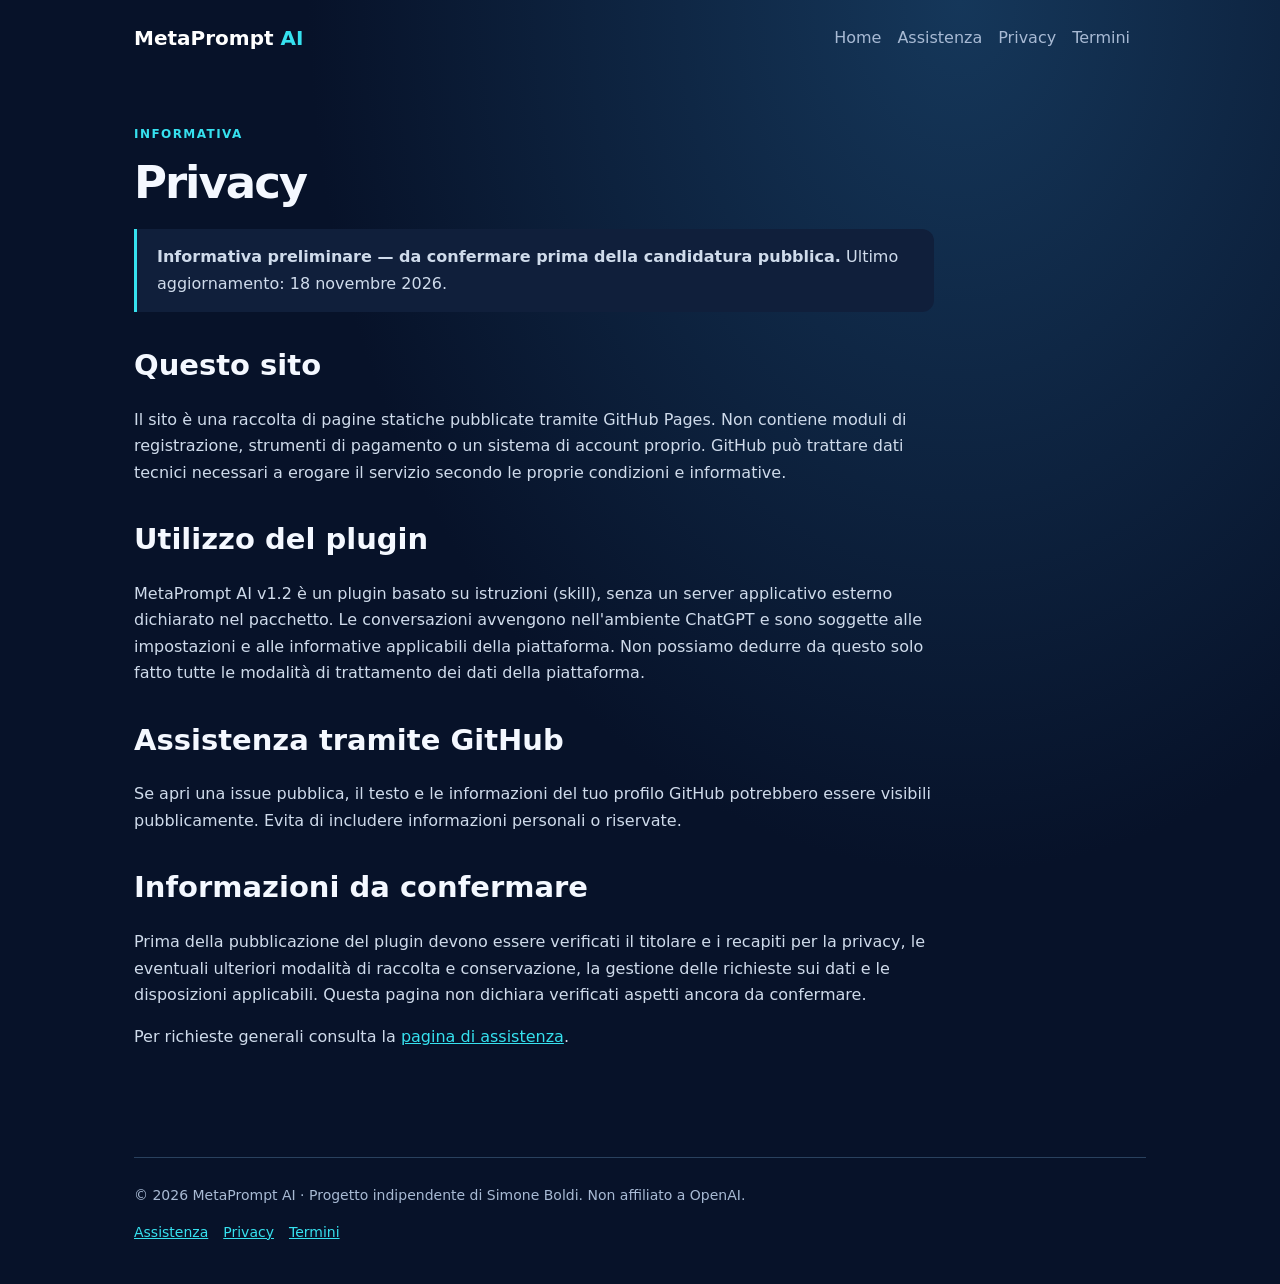
==== privacy.html @ a02f4d8f "Add MetaPrompt AI public website: privacy.html" ====
<!doctype html><html lang="it"><head><meta charset="utf-8"><meta name="viewport" content="width=device-width,initial-scale=1"><meta name="description" content="Informazioni sulla privacy di MetaPrompt AI e del sito informativo."><title>Privacy | MetaPrompt AI</title><link rel="stylesheet" href="style.css"><link rel="icon" href="icon.svg" type="image/svg+xml"></head><body><div class="wrap"><header class="nav"><a class="brand" href="index.html">MetaPrompt <span>AI</span></a><nav aria-label="Navigazione"><a href="index.html">Home</a><a href="support.html">Assistenza</a><a href="privacy.html">Privacy</a><a href="terms.html">Termini</a></nav></header><main class="content"><div class="eyebrow">Informativa</div><h1>Privacy</h1><p class="note"><strong>Informativa preliminare — da confermare prima della candidatura pubblica.</strong> Ultimo aggiornamento: 18 novembre 2026.</p><h2>Questo sito</h2><p>Il sito è una raccolta di pagine statiche pubblicate tramite GitHub Pages. Non contiene moduli di registrazione, strumenti di pagamento o un sistema di account proprio. GitHub può trattare dati tecnici necessari a erogare il servizio secondo le proprie condizioni e informative.</p><h2>Utilizzo del plugin</h2><p>MetaPrompt AI v1.2 è un plugin basato su istruzioni (skill), senza un server applicativo esterno dichiarato nel pacchetto. Le conversazioni avvengono nell'ambiente ChatGPT e sono soggette alle impostazioni e alle informative applicabili della piattaforma. Non possiamo dedurre da questo solo fatto tutte le modalità di trattamento dei dati della piattaforma.</p><h2>Assistenza tramite GitHub</h2><p>Se apri una issue pubblica, il testo e le informazioni del tuo profilo GitHub potrebbero essere visibili pubblicamente. Evita di includere informazioni personali o riservate.</p><h2>Informazioni da confermare</h2><p>Prima della pubblicazione del plugin devono essere verificati il titolare e i recapiti per la privacy, le eventuali ulteriori modalità di raccolta e conservazione, la gestione delle richieste sui dati e le disposizioni applicabili. Questa pagina non dichiara verificati aspetti ancora da confermare.</p><p>Per richieste generali consulta la <a href="support.html">pagina di assistenza</a>.</p></main><footer><span>© 2026 MetaPrompt AI · Progetto indipendente di Simone Boldi. Non affiliato a OpenAI.</span><p><a href="support.html">Assistenza</a><a href="privacy.html">Privacy</a><a href="terms.html">Termini</a></p></footer></div></body></html>
---- style.css ----
:root{color-scheme:dark;--bg:#071229;--panel:#101f3b;--ink:#f4f8ff;--muted:#a8bad4;--accent:#36e1ef;--line:#29415e}*{box-sizing:border-box}body{margin:0;background:radial-gradient(ellipse at 75% 0%,#15375a 0%,var(--bg) 48%);color:var(--ink);font:16px/1.65 system-ui,-apple-system,Segoe UI,sans-serif}a{color:var(--accent)}.wrap{max-width:1060px;margin:auto;padding:0 24px}.nav{display:flex;align-items:center;justify-content:space-between;gap:16px;padding:22px 0;flex-wrap:wrap}.nav a{margin-right:16px;text-decoration:none;color:var(--muted)}.brand{font-weight:800;font-size:20px;color:white!important}.brand span{color:var(--accent)}.hero{padding:85px 0 65px}.eyebrow{color:var(--accent);font-weight:700;letter-spacing:.12em;text-transform:uppercase;font-size:12px}h1{font-size:clamp(40px,7vw,72px);line-height:1.08;letter-spacing:-.045em;max-width:820px;margin:14px 0 22px}h2{font-size:29px;line-height:1.2}h3{font-size:19px;margin-top:0}.lead{font-size:20px;color:var(--muted);max-width:740px}.button{display:inline-block;background:var(--accent);color:#031425!important;border-radius:12px;padding:13px 20px;font-weight:750;text-decoration:none;margin:12px 12px 12px 0}.button.secondary{background:transparent;color:var(--ink)!important;border:1px solid var(--line)}.grid{display:grid;grid-template-columns:repeat(auto-fit,minmax(235px,1fr));gap:16px;margin:28px 0 64px}.card{background:linear-gradient(150deg,#142849,#0c1a32);border:1px solid var(--line);border-radius:18px;padding:25px}.card p,.muted{color:var(--muted)}.section{padding:24px 0 50px}.content{max-width:800px;padding:48px 0 90px}.content h1{font-size:45px}.content h2{margin-top:36px}.content p,.content li{color:#cfdbeb}footer{border-top:1px solid var(--line);padding:26px 0;color:var(--muted);font-size:14px}footer a{margin-right:15px}.note{border-left:3px solid var(--accent);background:var(--panel);padding:15px 20px;border-radius:0 12px 12px 0}@media(max-width:600px){.hero{padding-top:42px}.nav{align-items:flex-start}}
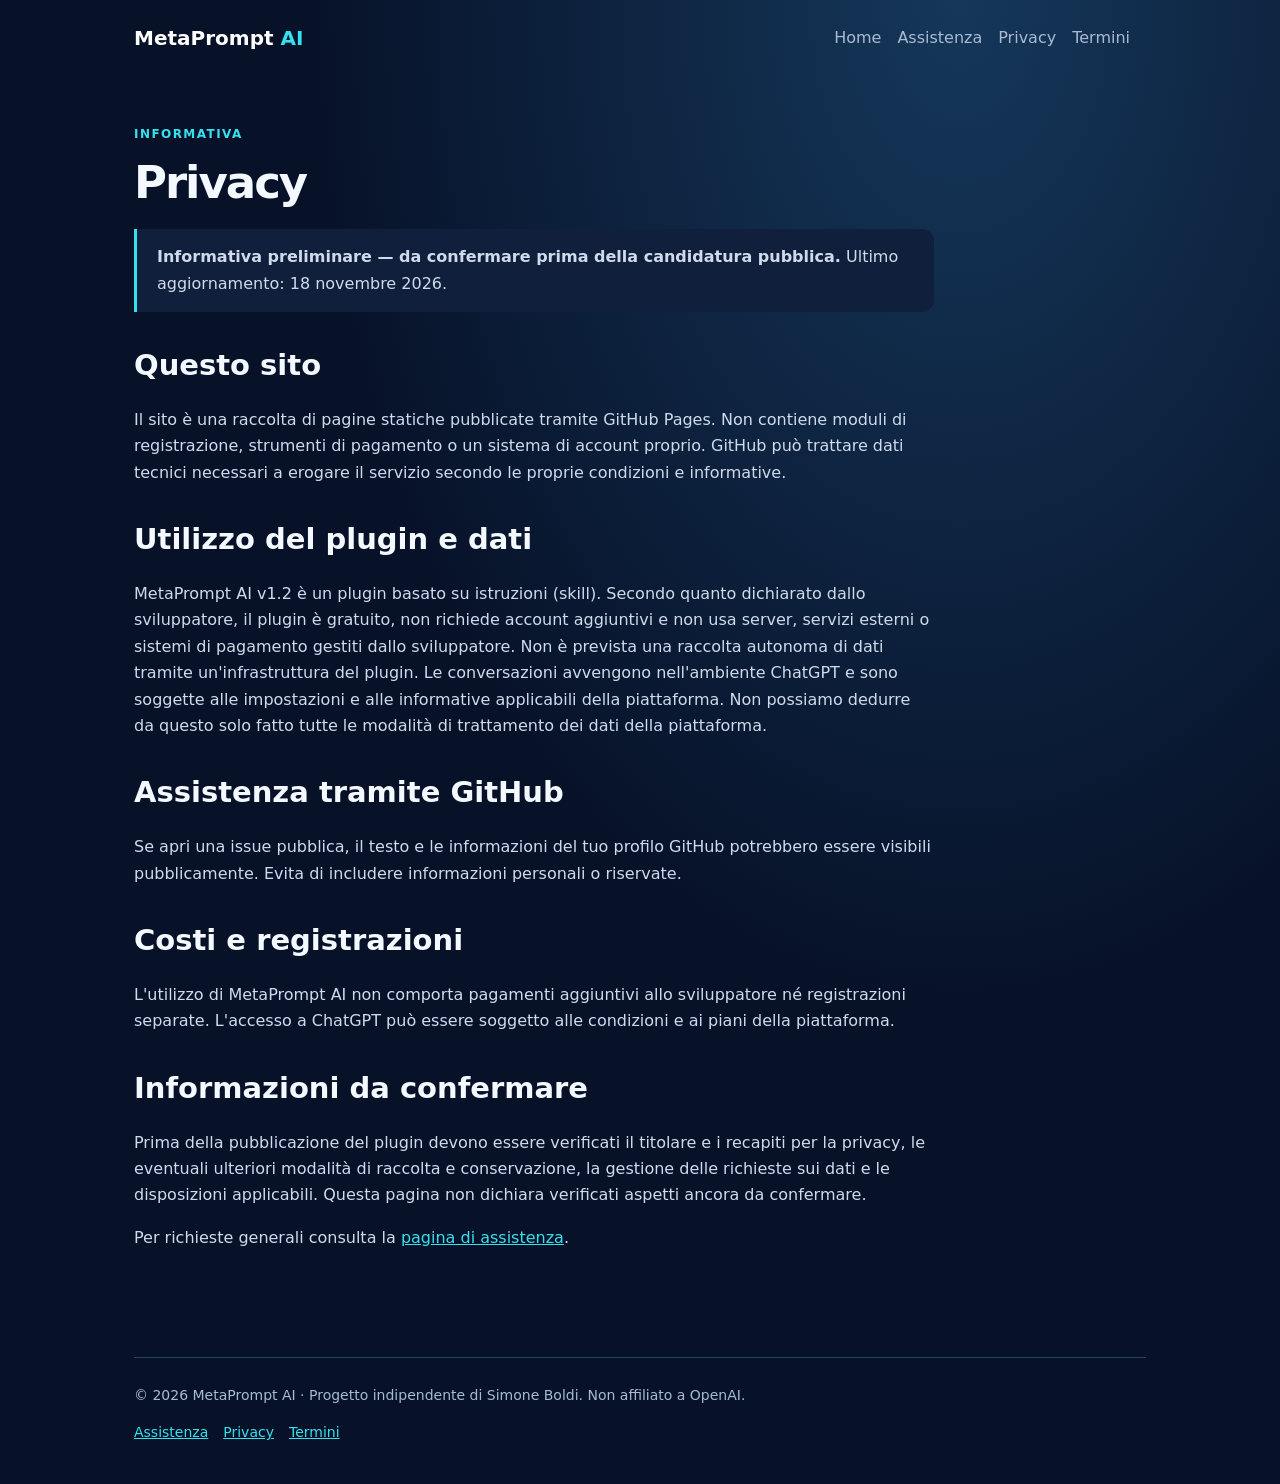
==== commit c461fdd3: "Document confirmed free and no external-service model" ====
--- a/privacy.html
+++ b/privacy.html
@@ -1 +1 @@
-<!doctype html><html lang="it"><head><meta charset="utf-8"><meta name="viewport" content="width=device-width,initial-scale=1"><meta name="description" content="Informazioni sulla privacy di MetaPrompt AI e del sito informativo."><title>Privacy | MetaPrompt AI</title><link rel="stylesheet" href="style.css"><link rel="icon" href="icon.svg" type="image/svg+xml"></head><body><div class="wrap"><header class="nav"><a class="brand" href="index.html">MetaPrompt <span>AI</span></a><nav aria-label="Navigazione"><a href="index.html">Home</a><a href="support.html">Assistenza</a><a href="privacy.html">Privacy</a><a href="terms.html">Termini</a></nav></header><main class="content"><div class="eyebrow">Informativa</div><h1>Privacy</h1><p class="note"><strong>Informativa preliminare — da confermare prima della candidatura pubblica.</strong> Ultimo aggiornamento: 18 novembre 2026.</p><h2>Questo sito</h2><p>Il sito è una raccolta di pagine statiche pubblicate tramite GitHub Pages. Non contiene moduli di registrazione, strumenti di pagamento o un sistema di account proprio. GitHub può trattare dati tecnici necessari a erogare il servizio secondo le proprie condizioni e informative.</p><h2>Utilizzo del plugin</h2><p>MetaPrompt AI v1.2 è un plugin basato su istruzioni (skill), senza un server applicativo esterno dichiarato nel pacchetto. Le conversazioni avvengono nell'ambiente ChatGPT e sono soggette alle impostazioni e alle informative applicabili della piattaforma. Non possiamo dedurre da questo solo fatto tutte le modalità di trattamento dei dati della piattaforma.</p><h2>Assistenza tramite GitHub</h2><p>Se apri una issue pubblica, il testo e le informazioni del tuo profilo GitHub potrebbero essere visibili pubblicamente. Evita di includere informazioni personali o riservate.</p><h2>Informazioni da confermare</h2><p>Prima della pubblicazione del plugin devono essere verificati il titolare e i recapiti per la privacy, le eventuali ulteriori modalità di raccolta e conservazione, la gestione delle richieste sui dati e le disposizioni applicabili. Questa pagina non dichiara verificati aspetti ancora da confermare.</p><p>Per richieste generali consulta la <a href="support.html">pagina di assistenza</a>.</p></main><footer><span>© 2026 MetaPrompt AI · Progetto indipendente di Simone Boldi. Non affiliato a OpenAI.</span><p><a href="support.html">Assistenza</a><a href="privacy.html">Privacy</a><a href="terms.html">Termini</a></p></footer></div></body></html>+<!doctype html><html lang="it"><head><meta charset="utf-8"><meta name="viewport" content="width=device-width,initial-scale=1"><meta name="description" content="Informazioni sulla privacy di MetaPrompt AI e del sito informativo."><title>Privacy | MetaPrompt AI</title><link rel="stylesheet" href="style.css"><link rel="icon" href="icon.svg" type="image/svg+xml"></head><body><div class="wrap"><header class="nav"><a class="brand" href="index.html">MetaPrompt <span>AI</span></a><nav aria-label="Navigazione"><a href="index.html">Home</a><a href="support.html">Assistenza</a><a href="privacy.html">Privacy</a><a href="terms.html">Termini</a></nav></header><main class="content"><div class="eyebrow">Informativa</div><h1>Privacy</h1><p class="note"><strong>Informativa preliminare — da confermare prima della candidatura pubblica.</strong> Ultimo aggiornamento: 18 novembre 2026.</p><h2>Questo sito</h2><p>Il sito è una raccolta di pagine statiche pubblicate tramite GitHub Pages. Non contiene moduli di registrazione, strumenti di pagamento o un sistema di account proprio. GitHub può trattare dati tecnici necessari a erogare il servizio secondo le proprie condizioni e informative.</p><h2>Utilizzo del plugin e dati</h2><p>MetaPrompt AI v1.2 è un plugin basato su istruzioni (skill). Secondo quanto dichiarato dallo sviluppatore, il plugin è gratuito, non richiede account aggiuntivi e non usa server, servizi esterni o sistemi di pagamento gestiti dallo sviluppatore. Non è prevista una raccolta autonoma di dati tramite un'infrastruttura del plugin. Le conversazioni avvengono nell'ambiente ChatGPT e sono soggette alle impostazioni e alle informative applicabili della piattaforma. Non possiamo dedurre da questo solo fatto tutte le modalità di trattamento dei dati della piattaforma.</p><h2>Assistenza tramite GitHub</h2><p>Se apri una issue pubblica, il testo e le informazioni del tuo profilo GitHub potrebbero essere visibili pubblicamente. Evita di includere informazioni personali o riservate.</p><h2>Costi e registrazioni</h2><p>L'utilizzo di MetaPrompt AI non comporta pagamenti aggiuntivi allo sviluppatore né registrazioni separate. L'accesso a ChatGPT può essere soggetto alle condizioni e ai piani della piattaforma.</p><h2>Informazioni da confermare</h2><p>Prima della pubblicazione del plugin devono essere verificati il titolare e i recapiti per la privacy, le eventuali ulteriori modalità di raccolta e conservazione, la gestione delle richieste sui dati e le disposizioni applicabili. Questa pagina non dichiara verificati aspetti ancora da confermare.</p><p>Per richieste generali consulta la <a href="support.html">pagina di assistenza</a>.</p></main><footer><span>© 2026 MetaPrompt AI · Progetto indipendente di Simone Boldi. Non affiliato a OpenAI.</span><p><a href="support.html">Assistenza</a><a href="privacy.html">Privacy</a><a href="terms.html">Termini</a></p></footer></div></body></html>
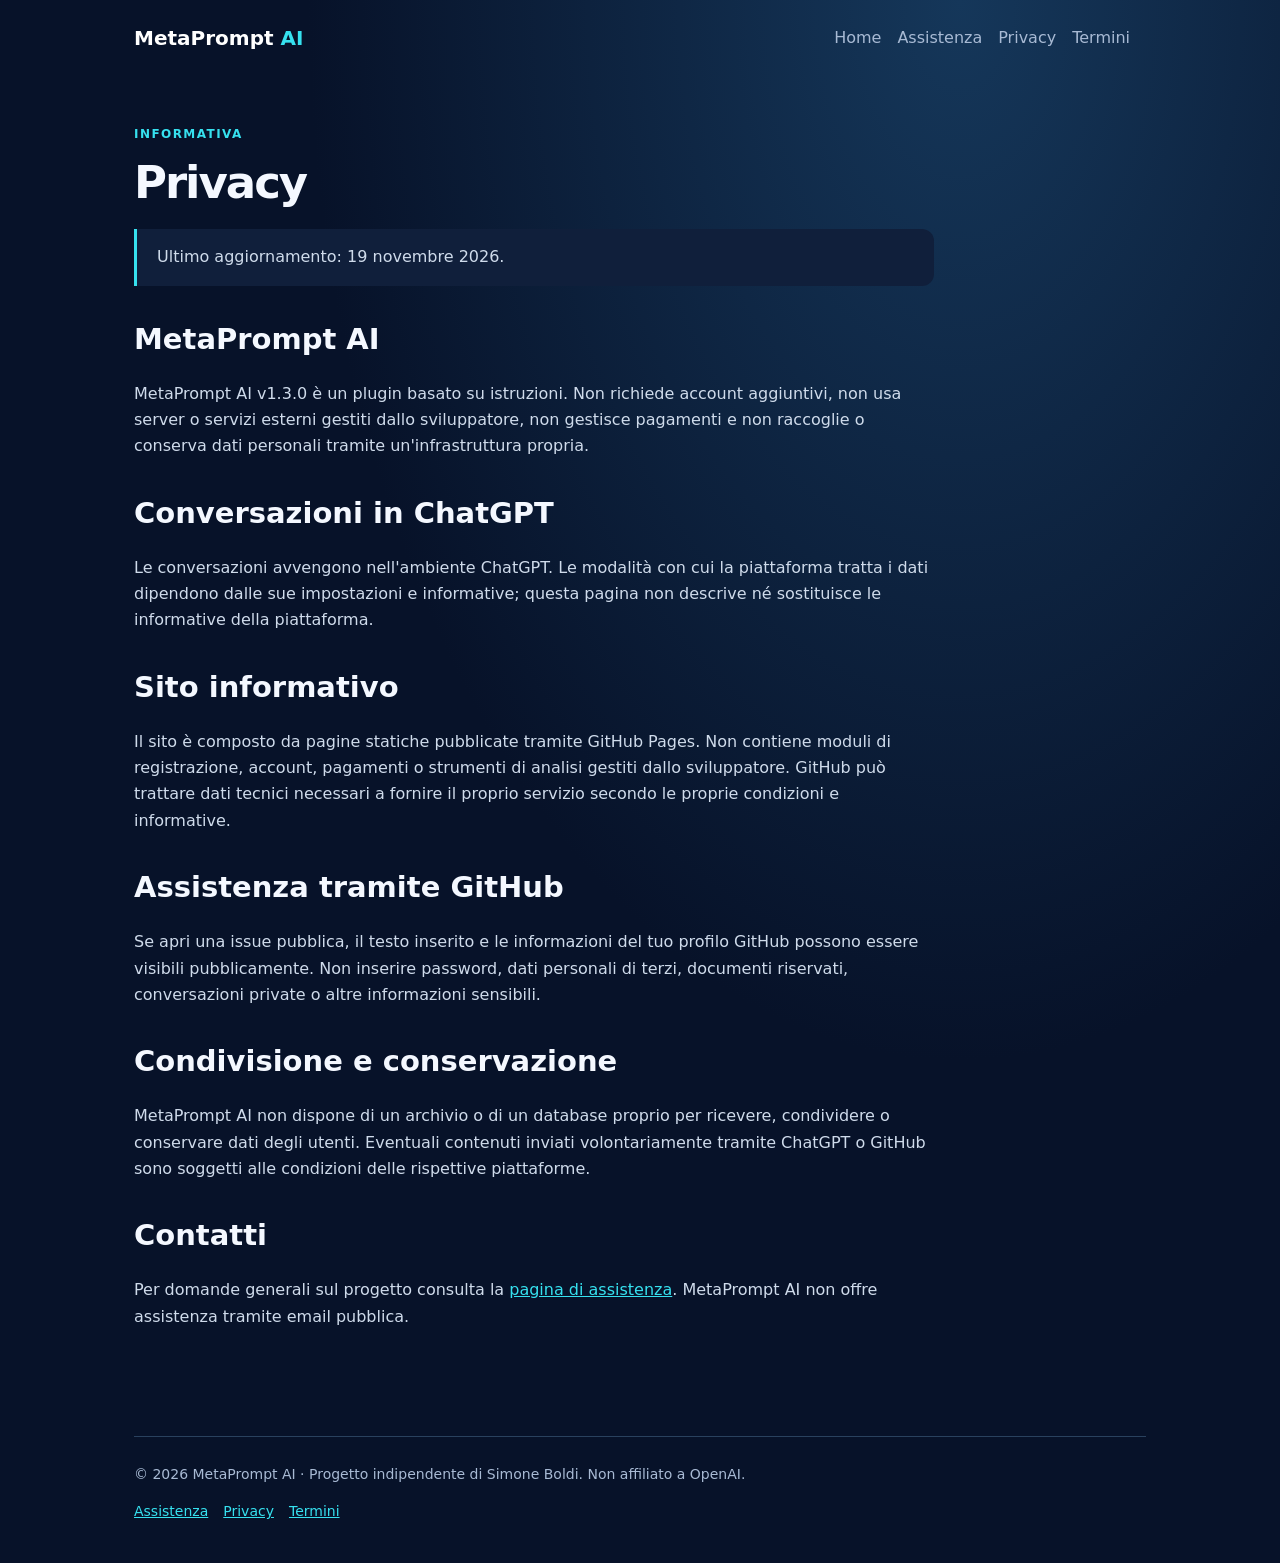
==== commit 4b05986a: "Finalize privacy information for MetaPrompt AI v1.3.0" ====
--- a/privacy.html
+++ b/privacy.html
@@ -1 +1 @@
-<!doctype html><html lang="it"><head><meta charset="utf-8"><meta name="viewport" content="width=device-width,initial-scale=1"><meta name="description" content="Informazioni sulla privacy di MetaPrompt AI e del sito informativo."><title>Privacy | MetaPrompt AI</title><link rel="stylesheet" href="style.css"><link rel="icon" href="icon.svg" type="image/svg+xml"></head><body><div class="wrap"><header class="nav"><a class="brand" href="index.html">MetaPrompt <span>AI</span></a><nav aria-label="Navigazione"><a href="index.html">Home</a><a href="support.html">Assistenza</a><a href="privacy.html">Privacy</a><a href="terms.html">Termini</a></nav></header><main class="content"><div class="eyebrow">Informativa</div><h1>Privacy</h1><p class="note"><strong>Informativa preliminare — da confermare prima della candidatura pubblica.</strong> Ultimo aggiornamento: 18 novembre 2026.</p><h2>Questo sito</h2><p>Il sito è una raccolta di pagine statiche pubblicate tramite GitHub Pages. Non contiene moduli di registrazione, strumenti di pagamento o un sistema di account proprio. GitHub può trattare dati tecnici necessari a erogare il servizio secondo le proprie condizioni e informative.</p><h2>Utilizzo del plugin e dati</h2><p>MetaPrompt AI v1.2 è un plugin basato su istruzioni (skill). Secondo quanto dichiarato dallo sviluppatore, il plugin è gratuito, non richiede account aggiuntivi e non usa server, servizi esterni o sistemi di pagamento gestiti dallo sviluppatore. Non è prevista una raccolta autonoma di dati tramite un'infrastruttura del plugin. Le conversazioni avvengono nell'ambiente ChatGPT e sono soggette alle impostazioni e alle informative applicabili della piattaforma. Non possiamo dedurre da questo solo fatto tutte le modalità di trattamento dei dati della piattaforma.</p><h2>Assistenza tramite GitHub</h2><p>Se apri una issue pubblica, il testo e le informazioni del tuo profilo GitHub potrebbero essere visibili pubblicamente. Evita di includere informazioni personali o riservate.</p><h2>Costi e registrazioni</h2><p>L'utilizzo di MetaPrompt AI non comporta pagamenti aggiuntivi allo sviluppatore né registrazioni separate. L'accesso a ChatGPT può essere soggetto alle condizioni e ai piani della piattaforma.</p><h2>Informazioni da confermare</h2><p>Prima della pubblicazione del plugin devono essere verificati il titolare e i recapiti per la privacy, le eventuali ulteriori modalità di raccolta e conservazione, la gestione delle richieste sui dati e le disposizioni applicabili. Questa pagina non dichiara verificati aspetti ancora da confermare.</p><p>Per richieste generali consulta la <a href="support.html">pagina di assistenza</a>.</p></main><footer><span>© 2026 MetaPrompt AI · Progetto indipendente di Simone Boldi. Non affiliato a OpenAI.</span><p><a href="support.html">Assistenza</a><a href="privacy.html">Privacy</a><a href="terms.html">Termini</a></p></footer></div></body></html>+<!doctype html><html lang="it"><head><meta charset="utf-8"><meta name="viewport" content="width=device-width,initial-scale=1"><meta name="description" content="Informazioni sulla privacy di MetaPrompt AI e del sito informativo."><title>Privacy | MetaPrompt AI</title><link rel="stylesheet" href="style.css"><link rel="icon" href="icon.svg" type="image/svg+xml"></head><body><div class="wrap"><header class="nav"><a class="brand" href="index.html">MetaPrompt <span>AI</span></a><nav aria-label="Navigazione"><a href="index.html">Home</a><a href="support.html">Assistenza</a><a href="privacy.html">Privacy</a><a href="terms.html">Termini</a></nav></header><main class="content"><div class="eyebrow">Informativa</div><h1>Privacy</h1><p class="note">Ultimo aggiornamento: 19 novembre 2026.</p><h2>MetaPrompt AI</h2><p>MetaPrompt AI v1.3.0 è un plugin basato su istruzioni. Non richiede account aggiuntivi, non usa server o servizi esterni gestiti dallo sviluppatore, non gestisce pagamenti e non raccoglie o conserva dati personali tramite un'infrastruttura propria.</p><h2>Conversazioni in ChatGPT</h2><p>Le conversazioni avvengono nell'ambiente ChatGPT. Le modalità con cui la piattaforma tratta i dati dipendono dalle sue impostazioni e informative; questa pagina non descrive né sostituisce le informative della piattaforma.</p><h2>Sito informativo</h2><p>Il sito è composto da pagine statiche pubblicate tramite GitHub Pages. Non contiene moduli di registrazione, account, pagamenti o strumenti di analisi gestiti dallo sviluppatore. GitHub può trattare dati tecnici necessari a fornire il proprio servizio secondo le proprie condizioni e informative.</p><h2>Assistenza tramite GitHub</h2><p>Se apri una issue pubblica, il testo inserito e le informazioni del tuo profilo GitHub possono essere visibili pubblicamente. Non inserire password, dati personali di terzi, documenti riservati, conversazioni private o altre informazioni sensibili.</p><h2>Condivisione e conservazione</h2><p>MetaPrompt AI non dispone di un archivio o di un database proprio per ricevere, condividere o conservare dati degli utenti. Eventuali contenuti inviati volontariamente tramite ChatGPT o GitHub sono soggetti alle condizioni delle rispettive piattaforme.</p><h2>Contatti</h2><p>Per domande generali sul progetto consulta la <a href="support.html">pagina di assistenza</a>. MetaPrompt AI non offre assistenza tramite email pubblica.</p></main><footer><span>© 2026 MetaPrompt AI · Progetto indipendente di Simone Boldi. Non affiliato a OpenAI.</span><p><a href="support.html">Assistenza</a><a href="privacy.html">Privacy</a><a href="terms.html">Termini</a></p></footer></div></body></html>
